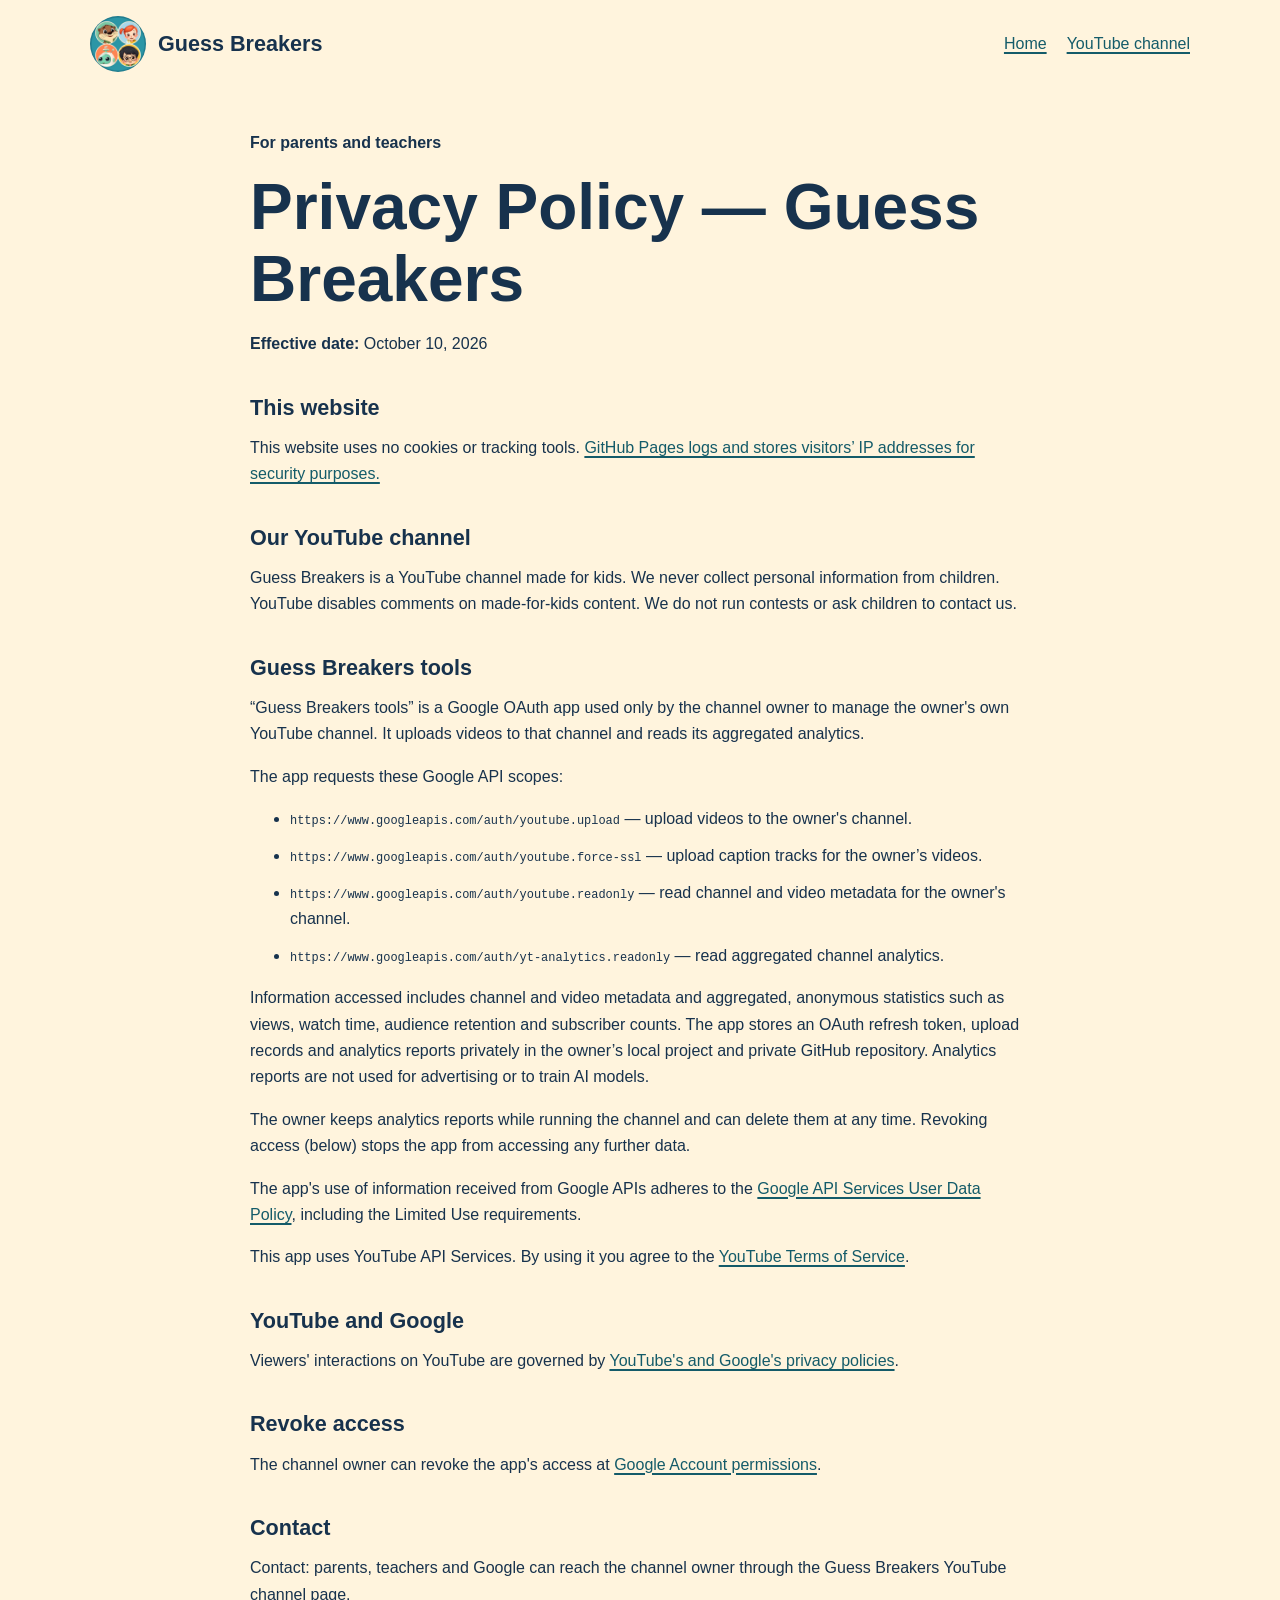
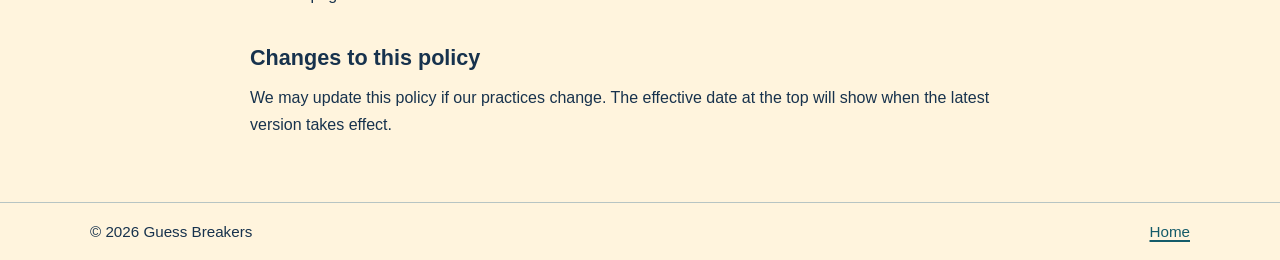
==== privacy.html @ 20a962f0 "Guess Breakers website: home and privacy policy" ====
<!doctype html>
<html lang="en">
<head>
  <meta charset="utf-8">
  <meta name="viewport" content="width=device-width, initial-scale=1">
  <meta name="description" content="Privacy policy for Guess Breakers and the Guess Breakers tools Google OAuth app.">
  <title>Privacy Policy — Guess Breakers</title>
  <link rel="stylesheet" href="style.css">
</head>
<body>
  <header class="site-header">
    <a class="brand" href="index.html" aria-label="Guess Breakers home">
      <img src="images/avatar-b.png" width="64" height="64" alt="The four Guess Breakers characters">
      <span>Guess Breakers</span>
    </a>
    <nav aria-label="Main navigation"><a href="index.html">Home</a><a href="https://www.youtube.com/@GuessBreakers">YouTube channel</a></nav>
  </header>
  <main class="policy">
    <p class="eyebrow">For parents and teachers</p>
    <h1>Privacy Policy — Guess Breakers</h1>
    <p><strong>Effective date:</strong> October 10, 2026</p>
    <h2>This website</h2>
    <p>This website uses no cookies or tracking tools. <a href="https://docs.github.com/en/pages/getting-started-with-github-pages/what-is-github-pages#data-collection">GitHub Pages logs and stores visitors’ IP addresses for security purposes.</a></p>
    <h2>Our YouTube channel</h2>
    <p>Guess Breakers is a YouTube channel made for kids. We never collect personal information from children. YouTube disables comments on made-for-kids content. We do not run contests or ask children to contact us.</p>
    <h2>Guess Breakers tools</h2>
    <p>“Guess Breakers tools” is a Google OAuth app used only by the channel owner to manage the owner's own YouTube channel. It uploads videos to that channel and reads its aggregated analytics.</p>
    <p>The app requests these Google API scopes:</p>
    <ul>
      <li><code>https://www.googleapis.com/auth/youtube.upload</code> — upload videos to the owner's channel.</li>
      <li><code>https://www.googleapis.com/auth/youtube.force-ssl</code> — upload caption tracks for the owner’s videos.</li>
      <li><code>https://www.googleapis.com/auth/youtube.readonly</code> — read channel and video metadata for the owner's channel.</li>
      <li><code>https://www.googleapis.com/auth/yt-analytics.readonly</code> — read aggregated channel analytics.</li>
    </ul>
    <p>Information accessed includes channel and video metadata and aggregated, anonymous statistics such as views, watch time, audience retention and subscriber counts. The app stores an OAuth refresh token, upload records and analytics reports privately in the owner’s local project and private GitHub repository. Analytics reports are not used for advertising or to train AI models.</p>
    <p>The owner keeps analytics reports while running the channel and can delete them at any time. Revoking access (below) stops the app from accessing any further data.</p>
    <p>The app's use of information received from Google APIs adheres to the <a href="https://developers.google.com/terms/api-services-user-data-policy">Google API Services User Data Policy</a>, including the Limited Use requirements.</p>
    <p>This app uses YouTube API Services. By using it you agree to the <a href="https://www.youtube.com/t/terms">YouTube Terms of Service</a>.</p>
    <h2>YouTube and Google</h2>
    <p>Viewers' interactions on YouTube are governed by <a href="https://policies.google.com/privacy">YouTube's and Google's privacy policies</a>.</p>
    <h2>Revoke access</h2>
    <p>The channel owner can revoke the app's access at <a href="https://myaccount.google.com/permissions">Google Account permissions</a>.</p>
    <h2>Contact</h2>
    <p>Contact: parents, teachers and Google can reach the channel owner through the Guess Breakers YouTube channel page.</p>
    <h2>Changes to this policy</h2>
    <p>We may update this policy if our practices change. The effective date at the top will show when the latest version takes effect.</p>
  </main>
  <footer><span>© 2026 Guess Breakers</span><a href="index.html">Home</a></footer>
</body>
</html>
---- style.css ----
:root {
  color-scheme: light;
  --ink: #17324d;
  --sun: #ffc93c;
  --cream: #fff4dd;
  --teal: #1f7a8c;
  --mint: #7bc8a4;
  font-family: "Trebuchet MS", Arial, sans-serif;
  color: var(--ink);
  background: var(--cream);
  font-synthesis: none;
}
* { box-sizing: border-box; }
body { margin: 0; line-height: 1.65; }
a { color: #145b69; text-decoration-thickness: .12em; text-underline-offset: .18em; }
a:hover { color: var(--ink); }
a:focus-visible { outline: 3px solid var(--ink); outline-offset: 4px; border-radius: 2px; }
.site-header, footer { display: flex; align-items: center; justify-content: space-between; gap: 1rem; padding: 1rem max(1.25rem, calc((100% - 1100px) / 2)); }
.site-header { background: var(--cream); }
.brand { display: inline-flex; align-items: center; gap: .75rem; color: var(--ink); text-decoration: none; font-size: 1.35rem; font-weight: 800; }
.brand img { width: 3.5rem; height: 3.5rem; border-radius: 50%; }
nav { display: flex; gap: 1.25rem; flex-wrap: wrap; }
main { max-width: 1100px; margin: 0 auto; padding: 1rem 1.25rem 3rem; }
.hero { position: relative; overflow: hidden; min-height: 310px; border-radius: 1.25rem; background: var(--sun); }
.banner { display: block; width: 100%; height: auto; }
.hero-copy { padding: 1.5rem 2rem 2rem; }
h1 { margin: .1rem 0; font-size: clamp(2.1rem, 6vw, 4rem); line-height: 1.12; }
.slogan { margin: .3rem 0 1.1rem; font-size: 1.25rem; font-weight: 700; }
.eyebrow { margin: .2rem 0 .5rem; font-weight: 700; }
.button { display: inline-block; padding: .7rem 1rem; border-radius: .5rem; background: var(--ink); color: white; font-weight: 700; text-decoration: none; }
.button:hover { background: #0c2438; color: white; }
.about { max-width: 760px; margin: 2rem auto 0; font-size: 1.1rem; }
.closing { font-weight: 800; color: #145b69; }
.policy { max-width: 820px; padding-top: 2rem; }
.policy h1 { margin-bottom: 1rem; }
.policy h2 { margin: 2rem 0 .35rem; font-size: 1.35rem; }
.policy p { margin: .6rem 0 1rem; }
.policy li { margin: .65rem 0; overflow-wrap: anywhere; }
code { font-size: .92em; overflow-wrap: anywhere; }
footer { border-top: 1px solid #b7c4c3; font-size: .95rem; }
@media (min-width: 760px) {
  .hero { display: grid; grid-template-columns: 1.1fr .9fr; align-items: center; }
  .banner { grid-column: 2; grid-row: 1; }
  .hero-copy { grid-column: 1; grid-row: 1; padding: 2.5rem; }
}
@media (max-width: 560px) {
  .site-header { align-items: flex-start; flex-direction: column; }
  nav { gap: 1rem; }
  .hero-copy { padding: 1.25rem; }
  footer { align-items: flex-start; flex-direction: column; }
}
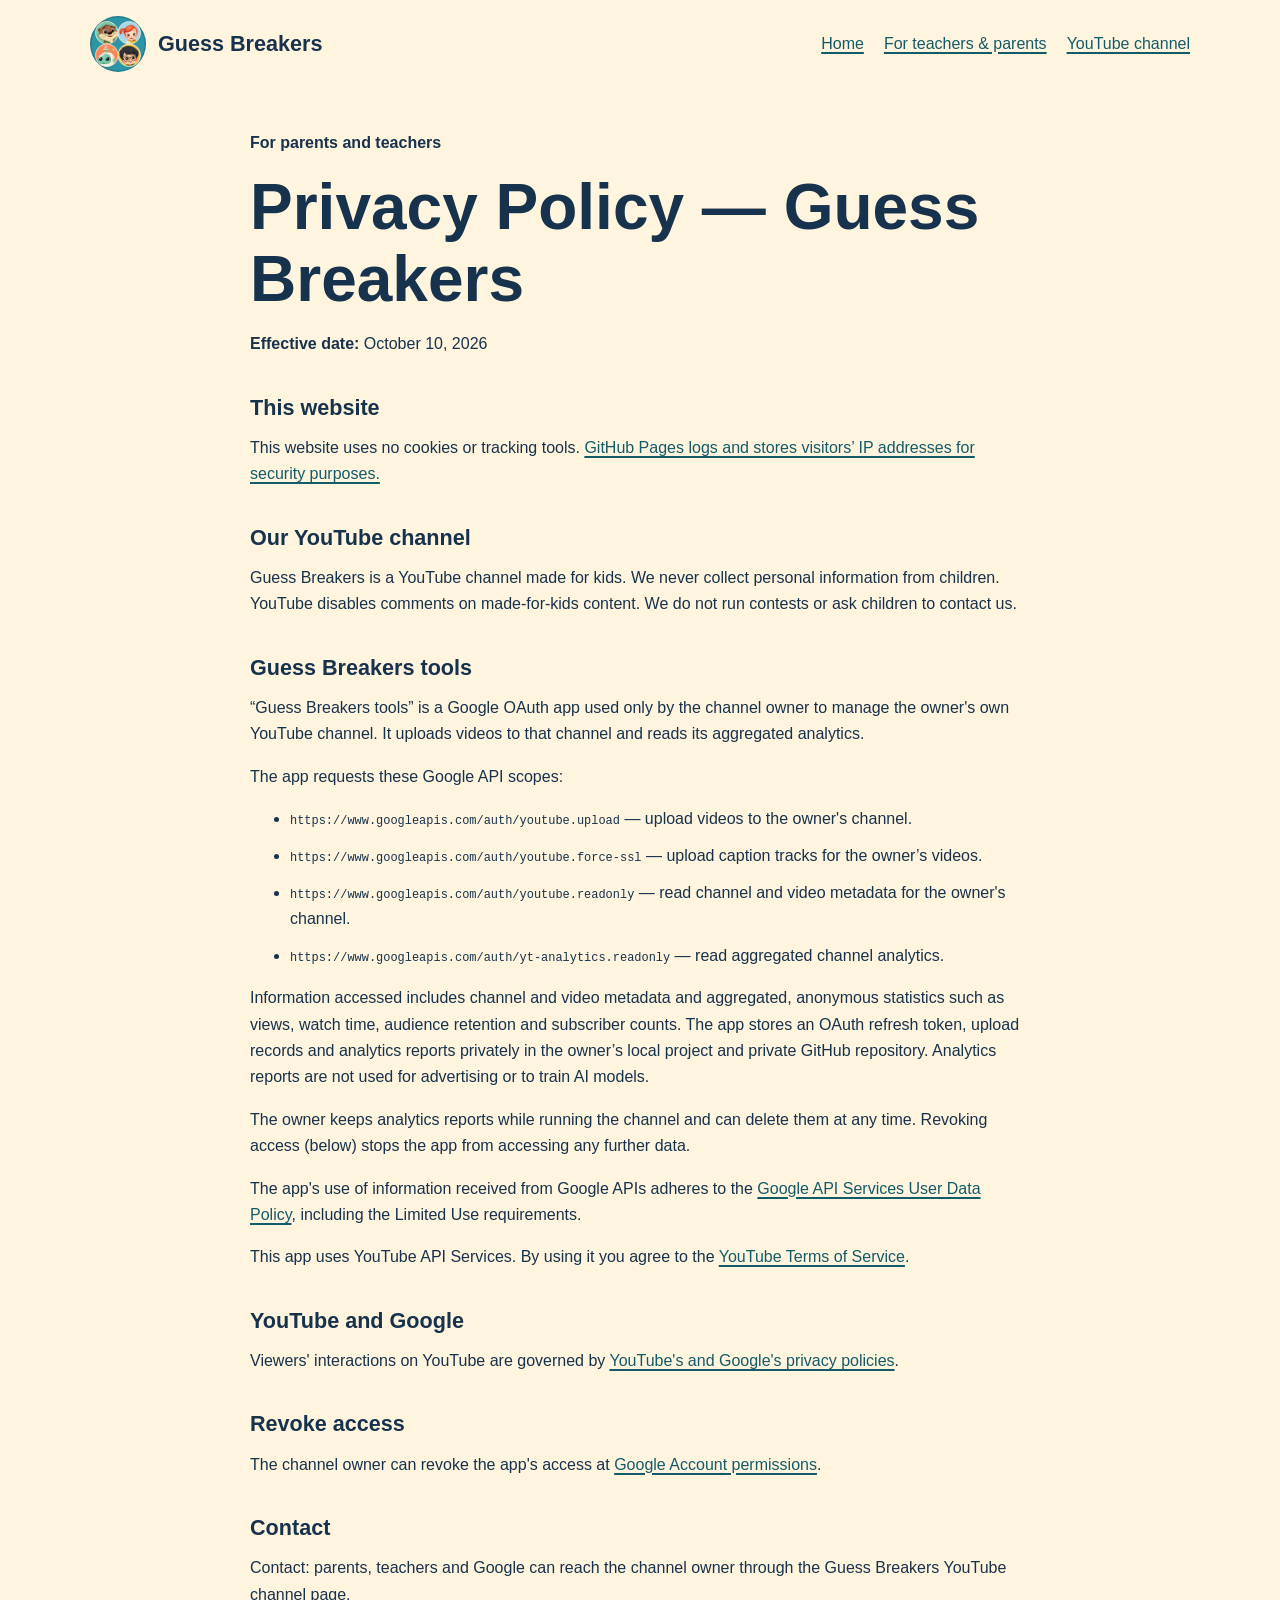
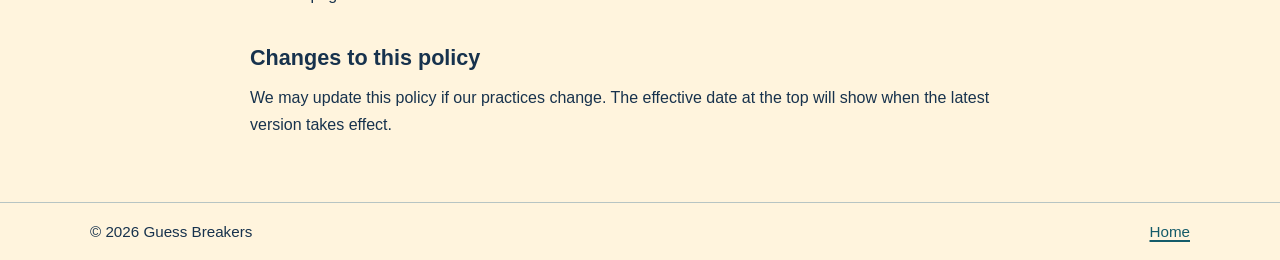
==== commit 9167f8b7: "Add teachers page with ep00 paper-drop worksheet" ====
--- a/privacy.html
+++ b/privacy.html
@@ -13,7 +13,7 @@
       <img src="images/avatar-b.png" width="64" height="64" alt="The four Guess Breakers characters">
       <span>Guess Breakers</span>
     </a>
-    <nav aria-label="Main navigation"><a href="index.html">Home</a><a href="https://www.youtube.com/@GuessBreakers">YouTube channel</a></nav>
+    <nav aria-label="Main navigation"><a href="index.html">Home</a><a href="teachers.html">For teachers &amp; parents</a><a href="https://www.youtube.com/@GuessBreakers">YouTube channel</a></nav>
   </header>
   <main class="policy">
     <p class="eyebrow">For parents and teachers</p>
--- a/style.css
+++ b/style.css
@@ -49,3 +49,10 @@
   .hero-copy { padding: 1.25rem; }
   footer { align-items: flex-start; flex-direction: column; }
 }
+.teachers { max-width: 820px; padding-top: 2rem; }
+.teachers .lead { font-size: 1.1rem; }
+.card { display: grid; gap: 1.25rem; margin-top: 1.5rem; padding: 1.25rem; border-radius: 1rem; background: white; }
+.card img { width: 100%; max-width: 210px; height: auto; border: 1px solid #b7c4c3; }
+.card h2 { margin: 0 0 .4rem; font-size: 1.35rem; }
+.actions { display: flex; flex-wrap: wrap; gap: .75rem; align-items: center; margin-top: 1rem; }
+@media (min-width: 560px) { .card { grid-template-columns: 210px 1fr; } }
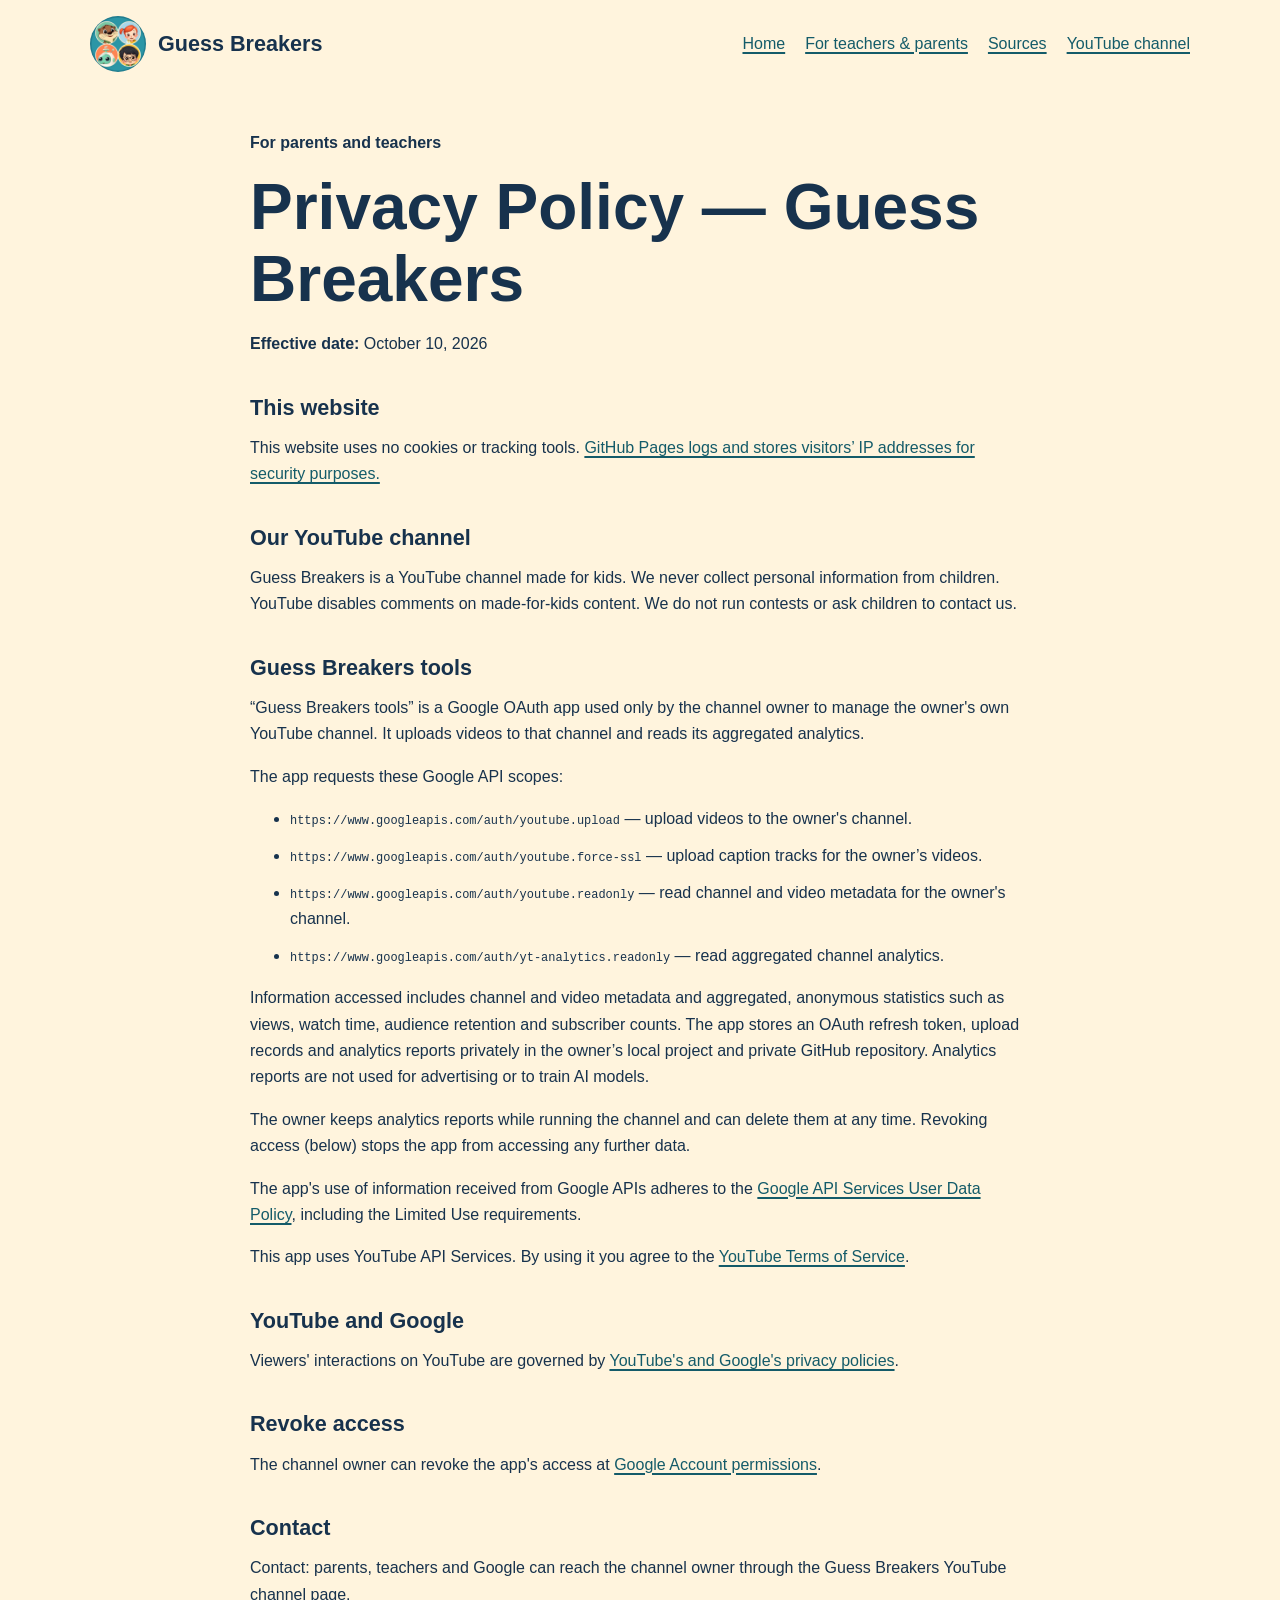
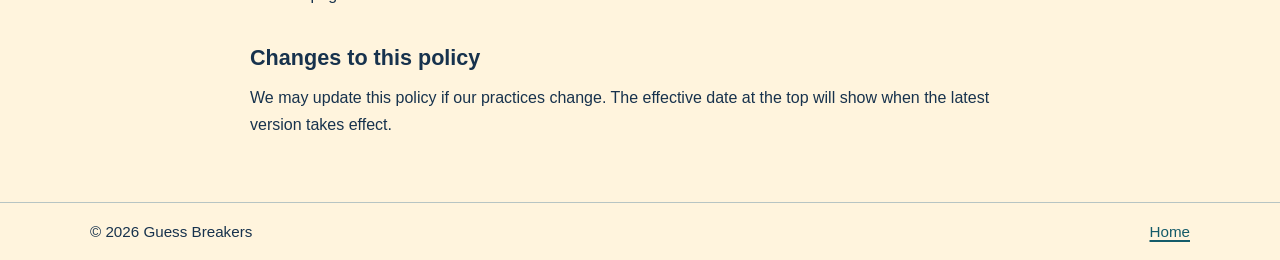
==== commit 6cfa29e8: "Add sources page" ====
--- a/privacy.html
+++ b/privacy.html
@@ -13,7 +13,7 @@
       <img src="images/avatar-b.png" width="64" height="64" alt="The four Guess Breakers characters">
       <span>Guess Breakers</span>
     </a>
-    <nav aria-label="Main navigation"><a href="index.html">Home</a><a href="teachers.html">For teachers &amp; parents</a><a href="https://www.youtube.com/@GuessBreakers">YouTube channel</a></nav>
+    <nav aria-label="Main navigation"><a href="index.html">Home</a><a href="teachers.html">For teachers &amp; parents</a><a href="sources.html">Sources</a><a href="https://www.youtube.com/@GuessBreakers">YouTube channel</a></nav>
   </header>
   <main class="policy">
     <p class="eyebrow">For parents and teachers</p>
--- a/style.css
+++ b/style.css
@@ -56,3 +56,6 @@
 .card h2 { margin: 0 0 .4rem; font-size: 1.35rem; }
 .actions { display: flex; flex-wrap: wrap; gap: .75rem; align-items: center; margin-top: 1rem; }
 @media (min-width: 560px) { .card { grid-template-columns: 210px 1fr; } }
+.sources-card { display: block; }
+.sources { margin: .5rem 0 0; padding-left: 1.2rem; }
+.sources li { margin: .4rem 0; overflow-wrap: anywhere; }
